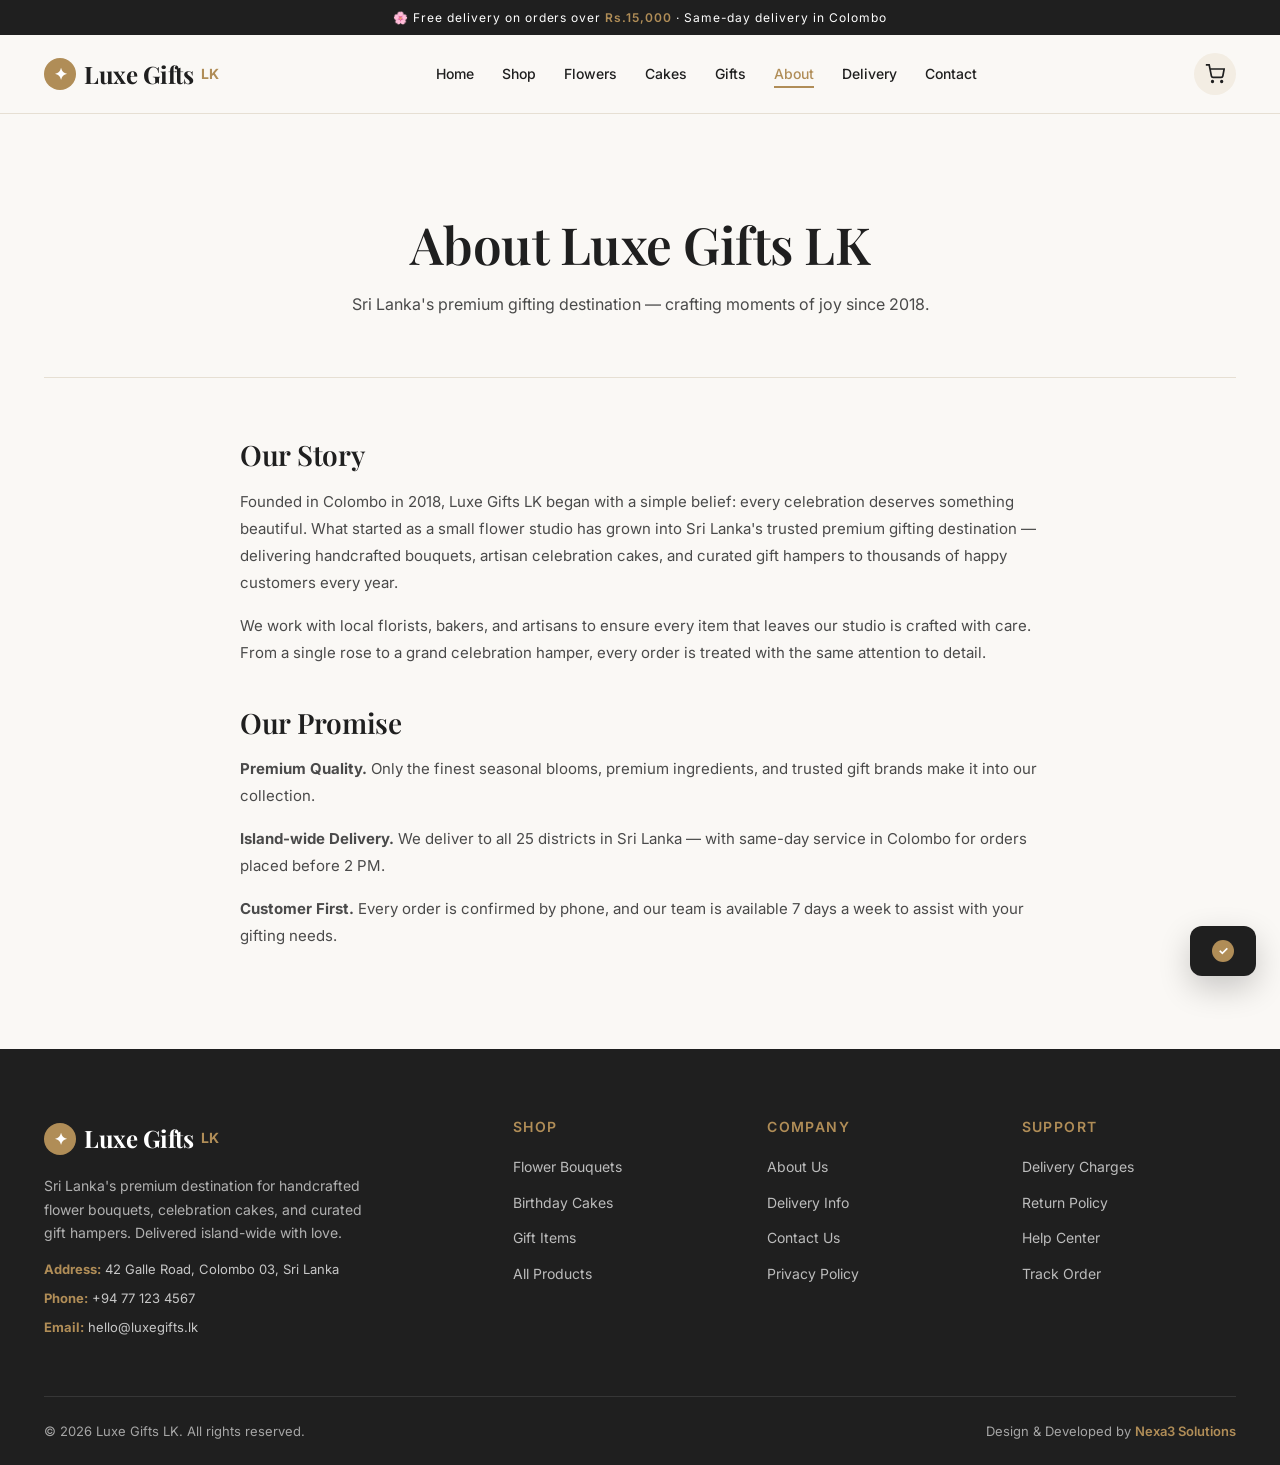
==== about.html @ 92b7208c "Add files via upload" ====
<!DOCTYPE html>
<html lang="en">
<head>
<meta charset="UTF-8">
<meta name="viewport" content="width=device-width, initial-scale=1.0">
<title>About Us — Luxe Gifts LK</title>
<link rel="preconnect" href="https://fonts.googleapis.com">
<link rel="preconnect" href="https://fonts.gstatic.com" crossorigin>
<link href="https://fonts.googleapis.com/css2?family=Playfair+Display:wght@500;600;700&family=Inter:wght@300;400;500;600;700&display=swap" rel="stylesheet">
<link rel="stylesheet" href="css/styles.css">
</head>
<body data-page="about">
<div id="site-header"></div>
<main>
  <div class="page static-page">
    <div class="container">
      <div class="static-hero">
        <h1>About Luxe Gifts LK</h1>
        <p>Sri Lanka's premium gifting destination — crafting moments of joy since 2018.</p>
      </div>
      <div class="content-block">
        <h2>Our Story</h2>
        <p>Founded in Colombo in 2018, Luxe Gifts LK began with a simple belief: every celebration deserves something beautiful. What started as a small flower studio has grown into Sri Lanka's trusted premium gifting destination — delivering handcrafted bouquets, artisan celebration cakes, and curated gift hampers to thousands of happy customers every year.</p>
        <p>We work with local florists, bakers, and artisans to ensure every item that leaves our studio is crafted with care. From a single rose to a grand celebration hamper, every order is treated with the same attention to detail.</p>
      </div>
      <div class="content-block">
        <h2>Our Promise</h2>
        <p><strong>Premium Quality.</strong> Only the finest seasonal blooms, premium ingredients, and trusted gift brands make it into our collection.</p>
        <p><strong>Island-wide Delivery.</strong> We deliver to all 25 districts in Sri Lanka — with same-day service in Colombo for orders placed before 2 PM.</p>
        <p><strong>Customer First.</strong> Every order is confirmed by phone, and our team is available 7 days a week to assist with your gifting needs.</p>
      </div>
    </div>
  </div>
</main>
<div id="site-footer"></div>
<div class="toast" id="toast"></div>
<script src="js/app.js"></script>
</body>
</html>
---- css/styles.css ----
:root{
  --bg:#FAF8F5; --bg-2:#F3EDE3; --ink:#1F1F1F; --ink-2:#4A4A4A;
  --gold:#B08D57; --gold-2:#8B6F47; --blush:#E8C4C4; --white:#FFFFFF;
  --line:#E6DFD3; --shadow:0 8px 32px rgba(31,31,31,.08);
  --radius:14px; --container:1240px;
}
*{box-sizing:border-box;margin:0;padding:0}
html{scroll-behavior:smooth}
body{font-family:'Inter',sans-serif;color:var(--ink);background:var(--bg);line-height:1.6;-webkit-font-smoothing:antialiased}
h1,h2,h3,h4{font-family:'Playfair Display',serif;font-weight:600;line-height:1.2;letter-spacing:-.01em}
a{color:inherit;text-decoration:none}
img{max-width:100%;display:block}
button{font-family:inherit;cursor:pointer;border:none;background:none}
.container{max-width:var(--container);margin:0 auto;padding:0 24px}
@media(max-width:640px){.container{padding:0 16px}}

header{position:sticky;top:0;z-index:100;background:rgba(250,248,245,.95);backdrop-filter:blur(12px);border-bottom:1px solid var(--line)}
.topbar{background:var(--ink);color:#fff;text-align:center;padding:8px 16px;font-size:12px;letter-spacing:.08em}
.topbar span{color:var(--gold);font-weight:600}
.nav{display:flex;align-items:center;justify-content:space-between;padding:18px 0;gap:24px}
.logo{font-family:'Playfair Display',serif;font-size:24px;font-weight:700;letter-spacing:-.02em;display:flex;align-items:center;gap:8px}
.logo-mark{width:32px;height:32px;background:var(--gold);border-radius:50%;display:grid;place-items:center;color:#fff;font-size:16px}
.nav-links{display:flex;gap:28px;list-style:none;font-size:14px;font-weight:500}
.nav-links a{position:relative;padding:6px 0;transition:color .2s}
.nav-links a::after{content:'';position:absolute;bottom:0;left:0;width:0;height:1.5px;background:var(--gold);transition:width .3s}
.nav-links a:hover{color:var(--gold)}
.nav-links a:hover::after,.nav-links a.active::after{width:100%}
.nav-links a.active{color:var(--gold)}
.nav-actions{display:flex;align-items:center;gap:14px}
.icon-btn{width:42px;height:42px;border-radius:50%;display:grid;place-items:center;background:var(--bg-2);transition:all .25s;position:relative}
.icon-btn:hover{background:var(--gold);color:#fff;transform:translateY(-2px)}
.cart-count{position:absolute;top:-4px;right:-4px;background:var(--gold);color:#fff;font-size:11px;font-weight:600;width:20px;height:20px;border-radius:50%;display:grid;place-items:center;border:2px solid var(--bg)}
.mobile-toggle{display:none;width:42px;height:42px;border-radius:50%;background:var(--bg-2);place-items:center}
@media(max-width:900px){
  .nav-links{display:none}
  .mobile-toggle{display:grid}
  .nav{padding:14px 0}
  .logo{font-size:20px}
}
.mobile-menu{display:none;flex-direction:column;background:var(--white);border-bottom:1px solid var(--line);padding:16px 24px;gap:4px}
.mobile-menu.open{display:flex}
.mobile-menu a{padding:12px 0;border-bottom:1px solid var(--line);font-weight:500}
.mobile-menu a:last-child{border:none}

.hero{position:relative;padding:80px 0 100px;overflow:hidden;background:linear-gradient(135deg,#FAF8F5 0%,#F3EDE3 100%)}
.hero-grid{display:grid;grid-template-columns:1.1fr 1fr;gap:60px;align-items:center}
.hero h1{font-size:clamp(36px,5vw,64px);margin-bottom:24px;color:var(--ink)}
.hero h1 em{color:var(--gold);font-style:italic}
.hero p{font-size:17px;color:var(--ink-2);margin-bottom:36px;max-width:480px}
.hero-cta{display:flex;gap:14px;flex-wrap:wrap}
.btn{display:inline-flex;align-items:center;justify-content:center;gap:8px;padding:14px 30px;border-radius:100px;font-weight:600;font-size:14px;letter-spacing:.02em;transition:all .3s;border:1.5px solid transparent}
.btn-primary{background:var(--ink);color:#fff}
.btn-primary:hover{background:var(--gold);transform:translateY(-2px);box-shadow:0 12px 24px rgba(176,141,87,.3)}
.btn-outline{background:transparent;color:var(--ink);border-color:var(--ink)}
.btn-outline:hover{background:var(--ink);color:#fff}
.btn-gold{background:var(--gold);color:#fff}
.btn-gold:hover{background:var(--gold-2);transform:translateY(-2px)}
.btn-block{width:100%}
.hero-visual{position:relative;aspect-ratio:4/5;border-radius:var(--radius);overflow:hidden;box-shadow:var(--shadow)}
.hero-visual img{width:100%;height:100%;object-fit:cover}
.hero-badge{position:absolute;bottom:24px;left:24px;background:rgba(255,255,255,.95);backdrop-filter:blur(8px);border-radius:12px;padding:14px 18px;display:flex;align-items:center;gap:10px;font-size:13px;font-weight:600;box-shadow:0 4px 20px rgba(0,0,0,.08)}
.hero-badge .dot{width:8px;height:8px;background:#4CAF50;border-radius:50%;animation:pulse 2s infinite}
@keyframes pulse{0%,100%{opacity:1}50%{opacity:.4}}
@media(max-width:900px){
  .hero{padding:50px 0 60px}
  .hero-grid{grid-template-columns:1fr;gap:40px}
  .hero-visual{aspect-ratio:16/10;order:-1}
}

section{padding:80px 0}
@media(max-width:768px){section{padding:50px 0}}
.section-head{text-align:center;max-width:640px;margin:0 auto 50px}
.section-head .eyebrow{font-size:12px;letter-spacing:.2em;text-transform:uppercase;color:var(--gold);font-weight:600;margin-bottom:14px;display:block}
.section-head h2{font-size:clamp(28px,4vw,44px);margin-bottom:14px}
.section-head p{color:var(--ink-2);font-size:16px}

.cat-grid{display:grid;grid-template-columns:repeat(3,1fr);gap:24px}
@media(max-width:900px){.cat-grid{grid-template-columns:1fr}}
.cat-card{position:relative;aspect-ratio:4/5;border-radius:var(--radius);overflow:hidden;cursor:pointer;transition:transform .4s}
.cat-card:hover{transform:translateY(-6px)}
.cat-card img{width:100%;height:100%;object-fit:cover;transition:transform .6s}
.cat-card:hover img{transform:scale(1.08)}
.cat-card::after{content:'';position:absolute;inset:0;background:linear-gradient(to top,rgba(0,0,0,.7) 0%,transparent 60%)}
.cat-info{position:absolute;bottom:0;left:0;right:0;padding:28px;color:#fff;z-index:2}
.cat-info h3{font-size:26px;margin-bottom:6px}
.cat-info p{font-size:13px;opacity:.85;margin-bottom:14px}
.cat-info span{font-size:12px;letter-spacing:.15em;text-transform:uppercase;font-weight:600;color:var(--gold);border-bottom:1px solid var(--gold);padding-bottom:2px}

.products-grid{display:grid;grid-template-columns:repeat(4,1fr);gap:24px}
@media(max-width:1024px){.products-grid{grid-template-columns:repeat(3,1fr)}}
@media(max-width:640px){.products-grid{grid-template-columns:repeat(2,1fr);gap:14px}}

.product-card{background:var(--white);border-radius:var(--radius);overflow:hidden;transition:all .35s;border:1px solid var(--line);display:flex;flex-direction:column}
.product-card:hover{transform:translateY(-6px);box-shadow:var(--shadow);border-color:transparent}
.product-img{position:relative;aspect-ratio:1;overflow:hidden;background:var(--bg-2)}
.product-img img{width:100%;height:100%;object-fit:cover;transition:transform .5s}
.product-card:hover .product-img img{transform:scale(1.06)}
.product-tag{position:absolute;top:12px;left:12px;background:var(--gold);color:#fff;font-size:10px;font-weight:600;padding:5px 10px;border-radius:100px;letter-spacing:.08em;text-transform:uppercase}
.product-body{padding:18px 16px;flex:1;display:flex;flex-direction:column;gap:8px}
.product-cat{font-size:11px;letter-spacing:.12em;text-transform:uppercase;color:var(--gold);font-weight:600}
.product-name{font-family:'Playfair Display',serif;font-size:16px;font-weight:600;line-height:1.3;min-height:42px}
.product-weight{font-size:12px;color:var(--ink-2)}
.product-price{font-size:17px;font-weight:700;color:var(--ink);margin-top:auto;padding-top:8px}
.add-btn{margin-top:10px;padding:10px;border-radius:100px;background:var(--bg-2);color:var(--ink);font-size:12px;font-weight:600;letter-spacing:.03em;transition:all .25s;border:1px solid transparent}
.add-btn:hover{background:var(--ink);color:#fff}
@media(max-width:640px){
  .product-name{font-size:14px;min-height:38px}
  .product-body{padding:12px 10px;gap:6px}
  .product-price{font-size:15px}
  .add-btn{font-size:11px;padding:9px}
  .product-tag{font-size:9px;padding:4px 8px;top:8px;left:8px}
}

.carousel-wrap{position:relative}
.carousel{display:grid;grid-auto-flow:column;grid-auto-columns:calc(25% - 18px);gap:24px;overflow-x:auto;scroll-snap-type:x mandatory;scrollbar-width:none;-ms-overflow-style:none;padding-bottom:8px}
.carousel::-webkit-scrollbar{display:none}
.carousel > *{scroll-snap-align:start}
.carousel-nav{display:flex;justify-content:center;gap:10px;margin-top:24px}
.carousel-nav button{width:44px;height:44px;border-radius:50%;border:1.5px solid var(--line);background:var(--white);display:grid;place-items:center;transition:all .25s;color:var(--ink)}
.carousel-nav button:hover{background:var(--ink);color:#fff;border-color:var(--ink)}
@media(max-width:1024px){.carousel{grid-auto-columns:calc(33.333% - 16px)}}
@media(max-width:640px){
  .carousel{grid-auto-columns:calc(50% - 8px);gap:16px}
  .carousel-nav{display:none}
}

.occasions{background:var(--bg-2)}
.occ-grid{display:grid;grid-template-columns:repeat(4,1fr);gap:20px}
@media(max-width:768px){.occ-grid{grid-template-columns:repeat(2,1fr);gap:14px}}
.occ-card{background:var(--white);border-radius:var(--radius);padding:28px 20px;text-align:center;transition:all .3s;border:1px solid var(--line);cursor:pointer}
.occ-card:hover{transform:translateY(-6px);box-shadow:var(--shadow);border-color:var(--gold)}
.occ-icon{width:56px;height:56px;border-radius:50%;background:var(--bg-2);display:grid;place-items:center;margin:0 auto 14px;font-size:24px;transition:all .3s}
.occ-card:hover .occ-icon{background:var(--gold);color:#fff}
.occ-card h4{font-size:17px;margin-bottom:4px}
.occ-card p{font-size:13px;color:var(--ink-2)}

.trust{background:var(--ink);color:#fff;padding:60px 0}
.trust-grid{display:grid;grid-template-columns:repeat(4,1fr);gap:30px}
@media(max-width:768px){.trust-grid{grid-template-columns:repeat(2,1fr);gap:24px}}
.trust-item{text-align:center}
.trust-icon{font-size:32px;margin-bottom:12px;color:var(--gold)}
.trust-item h4{font-size:16px;margin-bottom:6px}
.trust-item p{font-size:13px;opacity:.7}

.shop-hero{padding:60px 0 40px;background:var(--bg-2);text-align:center}
.shop-hero h1{font-size:clamp(30px,4vw,48px);margin-bottom:12px}
.shop-hero p{color:var(--ink-2);max-width:560px;margin:0 auto}
.filters{display:flex;justify-content:center;gap:10px;flex-wrap:wrap;margin:30px 0 40px}
.filter-btn{padding:10px 22px;border-radius:100px;background:var(--white);border:1.5px solid var(--line);font-size:13px;font-weight:600;color:var(--ink-2);transition:all .25s}
.filter-btn:hover{border-color:var(--gold);color:var(--gold)}
.filter-btn.active{background:var(--ink);color:#fff;border-color:var(--ink)}

.product-detail{display:grid;grid-template-columns:1fr 1fr;gap:60px;padding:60px 0}
@media(max-width:900px){.product-detail{grid-template-columns:1fr;gap:32px;padding:32px 0}}
.pd-img{border-radius:var(--radius);overflow:hidden;aspect-ratio:1;background:var(--bg-2);box-shadow:var(--shadow)}
.pd-img img{width:100%;height:100%;object-fit:cover}
.pd-info h1{font-size:clamp(28px,3.5vw,42px);margin-bottom:12px}
.pd-cat{font-size:12px;letter-spacing:.15em;text-transform:uppercase;color:var(--gold);font-weight:600;margin-bottom:12px}
.pd-price{font-size:32px;font-weight:700;color:var(--ink);margin:20px 0 8px}
.pd-desc{color:var(--ink-2);margin:16px 0 24px;line-height:1.7}
.pd-option{margin-bottom:20px}
.pd-option label{display:block;font-size:12px;letter-spacing:.1em;text-transform:uppercase;font-weight:600;color:var(--ink-2);margin-bottom:10px}
.weight-opts{display:flex;gap:10px;flex-wrap:wrap}
.weight-opt{padding:12px 22px;border:1.5px solid var(--line);border-radius:10px;background:var(--white);font-size:14px;font-weight:600;transition:all .2s;cursor:pointer}
.weight-opt:hover{border-color:var(--gold)}
.weight-opt.selected{background:var(--ink);color:#fff;border-color:var(--ink)}
.qty{display:inline-flex;align-items:center;border:1.5px solid var(--line);border-radius:100px;overflow:hidden;background:var(--white)}
.qty button{width:44px;height:44px;font-size:18px;color:var(--ink)}
.qty input{width:50px;text-align:center;border:none;font-size:15px;font-weight:600;background:transparent;outline:none}
.pd-actions{display:flex;gap:14px;margin-top:24px;flex-wrap:wrap}
.pd-actions .btn{flex:1;min-width:180px}

.cart-page{padding:60px 0;min-height:60vh}
.cart-layout{display:grid;grid-template-columns:1fr 380px;gap:40px;align-items:start}
@media(max-width:900px){.cart-layout{grid-template-columns:1fr}}
.cart-items{background:var(--white);border-radius:var(--radius);border:1px solid var(--line);overflow:hidden}
.cart-item{display:grid;grid-template-columns:90px 1fr auto;gap:16px;padding:20px;border-bottom:1px solid var(--line);align-items:center}
.cart-item:last-child{border:none}
.cart-item-img{width:90px;height:90px;border-radius:10px;object-fit:cover;background:var(--bg-2)}
.cart-item-info h4{font-family:'Playfair Display',serif;font-size:16px;margin-bottom:4px}
.cart-item-info p{font-size:12px;color:var(--ink-2)}
.cart-item-price{font-weight:700}
.cart-item-remove{font-size:12px;color:#c33;margin-top:6px;font-weight:600}
.cart-item-remove:hover{text-decoration:underline}
.cart-summary{background:var(--white);border-radius:var(--radius);border:1px solid var(--line);padding:28px;position:sticky;top:100px}
.cart-summary h3{font-size:22px;margin-bottom:20px;padding-bottom:16px;border-bottom:1px solid var(--line)}
.sum-row{display:flex;justify-content:space-between;padding:10px 0;font-size:14px;color:var(--ink-2)}
.sum-row.total{font-size:18px;font-weight:700;color:var(--ink);border-top:2px solid var(--line);margin-top:12px;padding-top:16px}
.empty-cart{text-align:center;padding:80px 20px;color:var(--ink-2)}
.empty-cart h3{font-size:24px;margin-bottom:12px;color:var(--ink)}

.checkout-page{padding:60px 0;min-height:60vh}
.checkout-layout{display:grid;grid-template-columns:1fr 400px;gap:40px;align-items:start}
@media(max-width:900px){.checkout-layout{grid-template-columns:1fr}}
.checkout-form{background:var(--white);border-radius:var(--radius);border:1px solid var(--line);padding:32px}
.checkout-form h3{font-size:22px;margin-bottom:22px}
.form-group{margin-bottom:18px}
.form-group label{display:block;font-size:13px;font-weight:600;margin-bottom:8px;color:var(--ink)}
.form-group input,.form-group select,.form-group textarea{width:100%;padding:13px 16px;border:1.5px solid var(--line);border-radius:10px;font-family:inherit;font-size:14px;background:var(--bg);transition:all .2s;outline:none}
.form-group input:focus,.form-group select:focus,.form-group textarea:focus{border-color:var(--gold);background:var(--white)}
.form-row{display:grid;grid-template-columns:1fr 1fr;gap:14px}
@media(max-width:640px){.form-row{grid-template-columns:1fr}}
.delivery-note{background:var(--bg-2);border-left:3px solid var(--gold);padding:12px 16px;border-radius:8px;font-size:13px;color:var(--ink-2);margin-top:10px}
.delivery-note strong{color:var(--ink)}
.checkout-summary{background:var(--white);border-radius:var(--radius);border:1px solid var(--line);padding:28px;position:sticky;top:100px}
.checkout-summary h3{font-size:20px;margin-bottom:20px;padding-bottom:14px;border-bottom:1px solid var(--line)}
.mini-item{display:flex;justify-content:space-between;padding:8px 0;font-size:13px;color:var(--ink-2);gap:10px}
.mini-item span:first-child{flex:1;overflow:hidden;text-overflow:ellipsis;white-space:nowrap}

.static-page{padding:60px 0}
.static-hero{text-align:center;padding:40px 0 60px;border-bottom:1px solid var(--line);margin-bottom:60px}
.static-hero h1{font-size:clamp(32px,4vw,52px);margin-bottom:16px}
.static-hero p{color:var(--ink-2);max-width:640px;margin:0 auto;font-size:16px}
.content-block{max-width:800px;margin:0 auto 40px}
.content-block h2{font-size:28px;margin-bottom:16px}
.content-block p{color:var(--ink-2);margin-bottom:16px;font-size:15px;line-height:1.8}
.delivery-table{width:100%;border-collapse:collapse;background:var(--white);border-radius:var(--radius);overflow:hidden;box-shadow:var(--shadow);margin:24px 0}
.delivery-table th,.delivery-table td{padding:16px 20px;text-align:left;border-bottom:1px solid var(--line);font-size:14px}
.delivery-table th{background:var(--ink);color:#fff;font-weight:600;font-size:12px;letter-spacing:.08em;text-transform:uppercase}
.delivery-table tr:last-child td{border:none}
.delivery-table td:last-child{font-weight:600;color:var(--gold)}
@media(max-width:640px){.delivery-table{font-size:12px}.delivery-table th,.delivery-table td{padding:12px 10px}}

footer{background:var(--ink);color:#fff;padding:70px 0 0}
.footer-grid{display:grid;grid-template-columns:2fr 1fr 1fr 1fr;gap:40px;padding-bottom:50px;border-bottom:1px solid rgba(255,255,255,.1)}
@media(max-width:900px){.footer-grid{grid-template-columns:1fr 1fr;gap:32px}}
@media(max-width:640px){.footer-grid{grid-template-columns:1fr;gap:28px}}
.footer-brand .logo{color:#fff;margin-bottom:16px}
.footer-brand p{color:rgba(255,255,255,.65);font-size:14px;line-height:1.7;margin-bottom:14px;max-width:340px}
.footer-contact{font-size:13px;color:rgba(255,255,255,.75);margin-bottom:8px}
.footer-contact strong{color:var(--gold)}
.footer-col h4{font-size:14px;letter-spacing:.1em;text-transform:uppercase;margin-bottom:18px;color:var(--gold);font-family:'Inter',sans-serif;font-weight:600}
.footer-col ul{list-style:none;display:flex;flex-direction:column;gap:10px}
.footer-col a{color:rgba(255,255,255,.7);font-size:14px;transition:color .2s}
.footer-col a:hover{color:var(--gold)}
.footer-bottom{padding:24px 0;display:flex;justify-content:space-between;align-items:center;gap:16px;flex-wrap:wrap;font-size:13px;color:rgba(255,255,255,.6)}
.footer-credit{color:rgba(255,255,255,.6)}
.footer-credit a{color:var(--gold);font-weight:600;transition:opacity .2s}
.footer-credit a:hover{opacity:.8}
@media(max-width:640px){.footer-bottom{flex-direction:column;text-align:center}}

.toast{position:fixed;bottom:24px;right:24px;background:var(--ink);color:#fff;padding:14px 22px;border-radius:12px;font-size:14px;font-weight:500;box-shadow:0 12px 32px rgba(0,0,0,.2);transform:translateY(200%);transition:transform .35s;z-index:1000;display:flex;align-items:center;gap:10px;max-width:340px}
.toast.show{transform:translateY(0)}
.toast::before{content:'✓';background:var(--gold);color:#fff;width:22px;height:22px;border-radius:50%;display:grid;place-items:center;font-size:12px;font-weight:700;flex-shrink:0}

.page{animation:fadeIn .4s ease}
@keyframes fadeIn{from{opacity:0;transform:translateY(8px)}to{opacity:1;transform:none}}
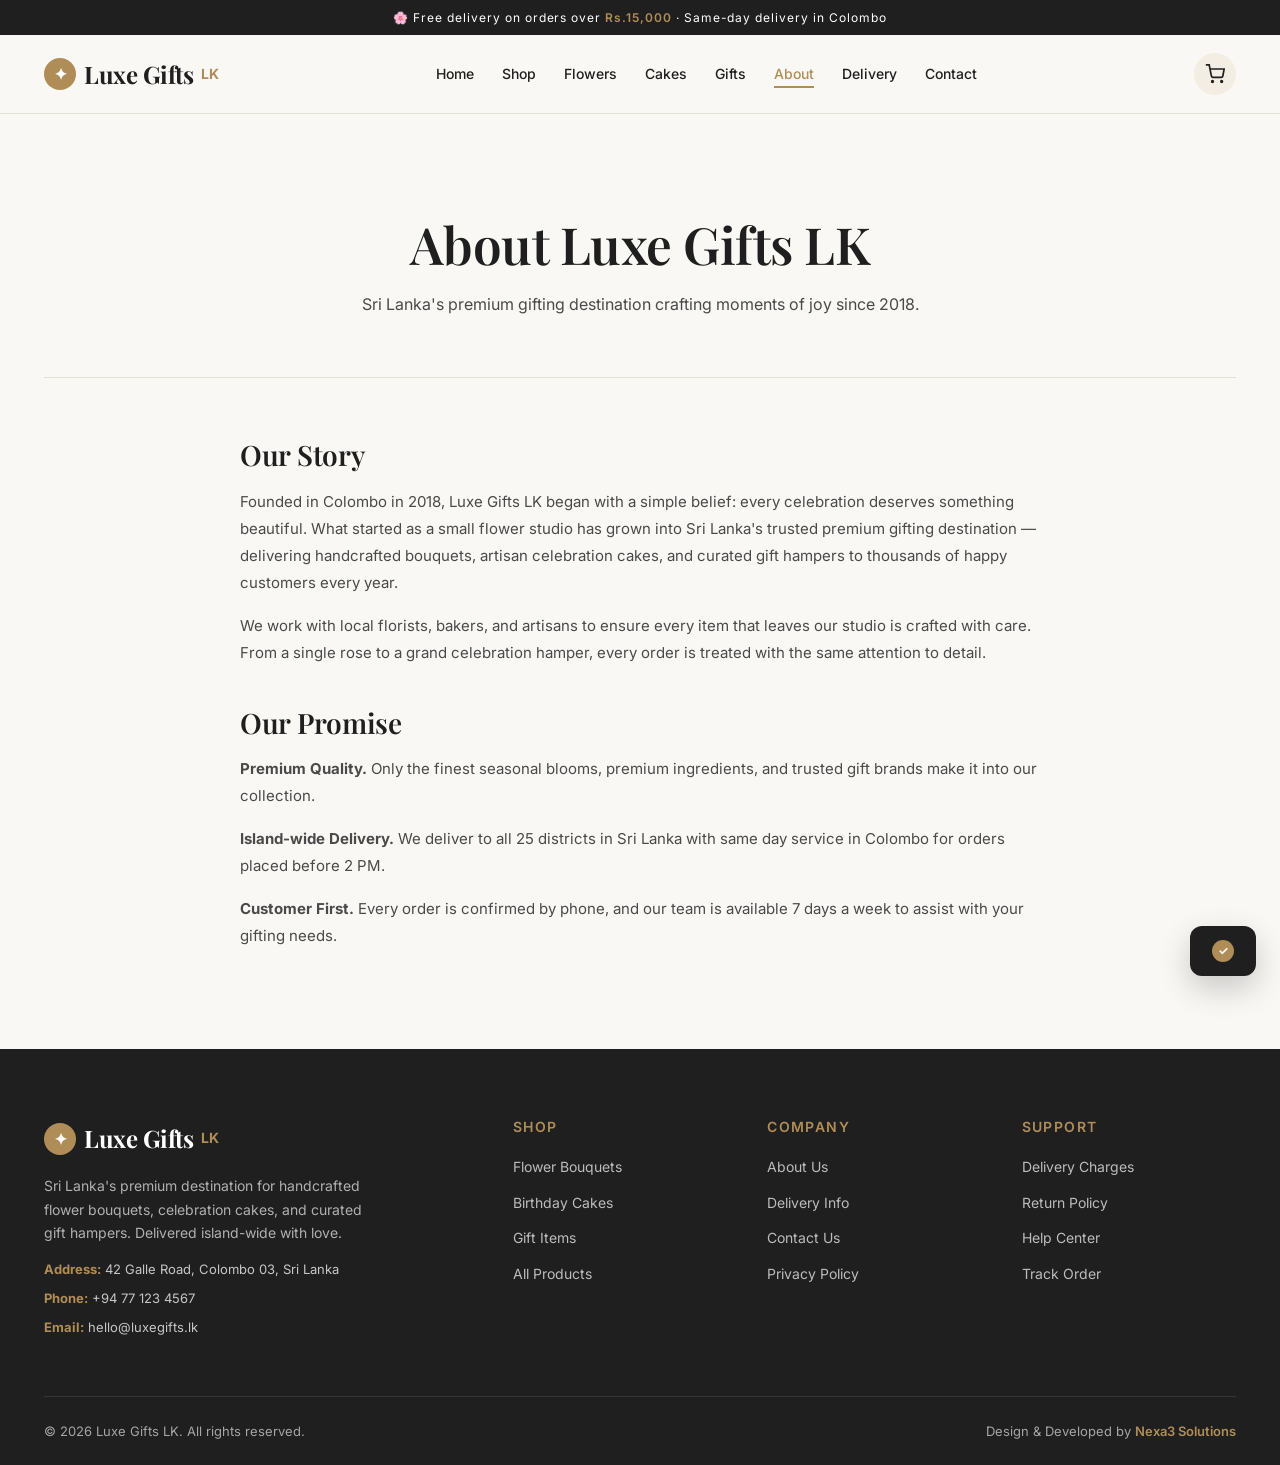
==== commit a2a8afb7: "Update about.html" ====
--- a/about.html
+++ b/about.html
@@ -16,7 +16,7 @@
     <div class="container">
       <div class="static-hero">
         <h1>About Luxe Gifts LK</h1>
-        <p>Sri Lanka's premium gifting destination — crafting moments of joy since 2018.</p>
+        <p>Sri Lanka's premium gifting destination crafting moments of joy since 2018.</p>
       </div>
       <div class="content-block">
         <h2>Our Story</h2>
@@ -26,7 +26,7 @@
       <div class="content-block">
         <h2>Our Promise</h2>
         <p><strong>Premium Quality.</strong> Only the finest seasonal blooms, premium ingredients, and trusted gift brands make it into our collection.</p>
-        <p><strong>Island-wide Delivery.</strong> We deliver to all 25 districts in Sri Lanka — with same-day service in Colombo for orders placed before 2 PM.</p>
+        <p><strong>Island-wide Delivery.</strong> We deliver to all 25 districts in Sri Lanka with same day service in Colombo for orders placed before 2 PM.</p>
         <p><strong>Customer First.</strong> Every order is confirmed by phone, and our team is available 7 days a week to assist with your gifting needs.</p>
       </div>
     </div>
@@ -36,4 +36,4 @@
 <div class="toast" id="toast"></div>
 <script src="js/app.js"></script>
 </body>
-</html>+</html>
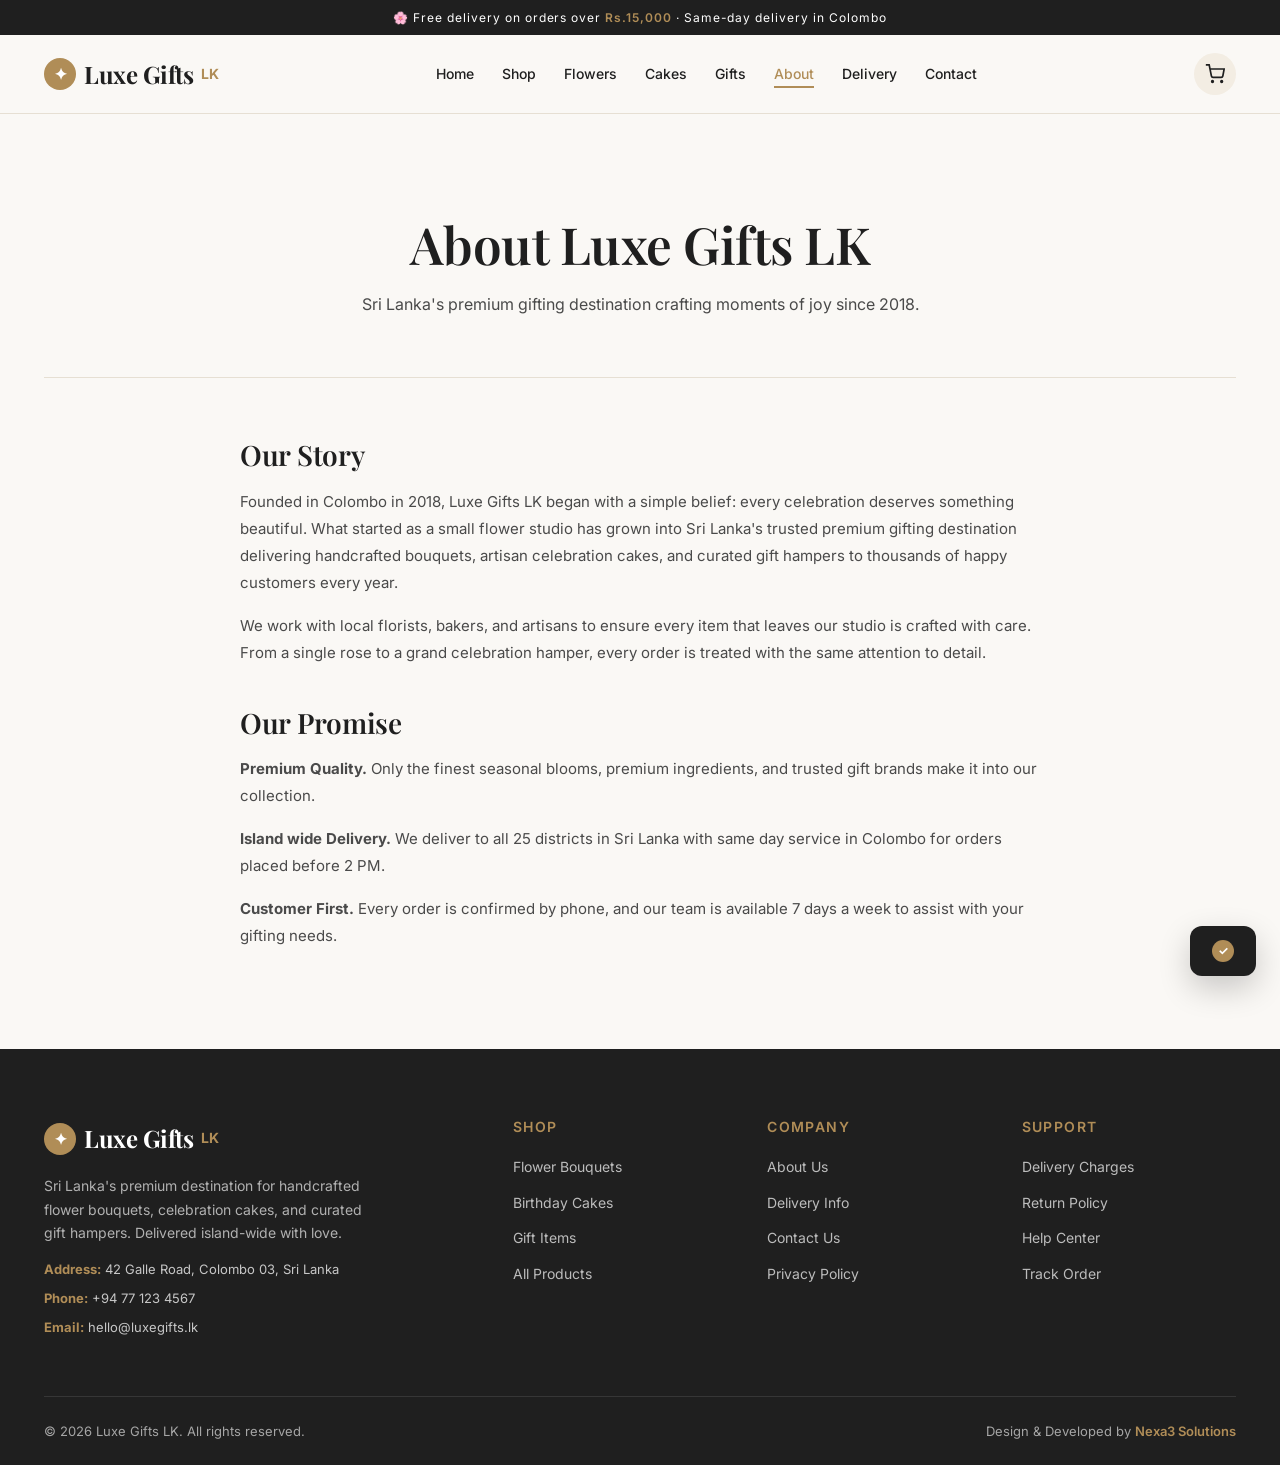
==== commit 0a22332e: "Update about.html" ====
--- a/about.html
+++ b/about.html
@@ -20,13 +20,13 @@
       </div>
       <div class="content-block">
         <h2>Our Story</h2>
-        <p>Founded in Colombo in 2018, Luxe Gifts LK began with a simple belief: every celebration deserves something beautiful. What started as a small flower studio has grown into Sri Lanka's trusted premium gifting destination — delivering handcrafted bouquets, artisan celebration cakes, and curated gift hampers to thousands of happy customers every year.</p>
+        <p>Founded in Colombo in 2018, Luxe Gifts LK began with a simple belief: every celebration deserves something beautiful. What started as a small flower studio has grown into Sri Lanka's trusted premium gifting destination delivering handcrafted bouquets, artisan celebration cakes, and curated gift hampers to thousands of happy customers every year.</p>
         <p>We work with local florists, bakers, and artisans to ensure every item that leaves our studio is crafted with care. From a single rose to a grand celebration hamper, every order is treated with the same attention to detail.</p>
       </div>
       <div class="content-block">
         <h2>Our Promise</h2>
         <p><strong>Premium Quality.</strong> Only the finest seasonal blooms, premium ingredients, and trusted gift brands make it into our collection.</p>
-        <p><strong>Island-wide Delivery.</strong> We deliver to all 25 districts in Sri Lanka with same day service in Colombo for orders placed before 2 PM.</p>
+        <p><strong>Island wide Delivery.</strong> We deliver to all 25 districts in Sri Lanka with same day service in Colombo for orders placed before 2 PM.</p>
         <p><strong>Customer First.</strong> Every order is confirmed by phone, and our team is available 7 days a week to assist with your gifting needs.</p>
       </div>
     </div>
